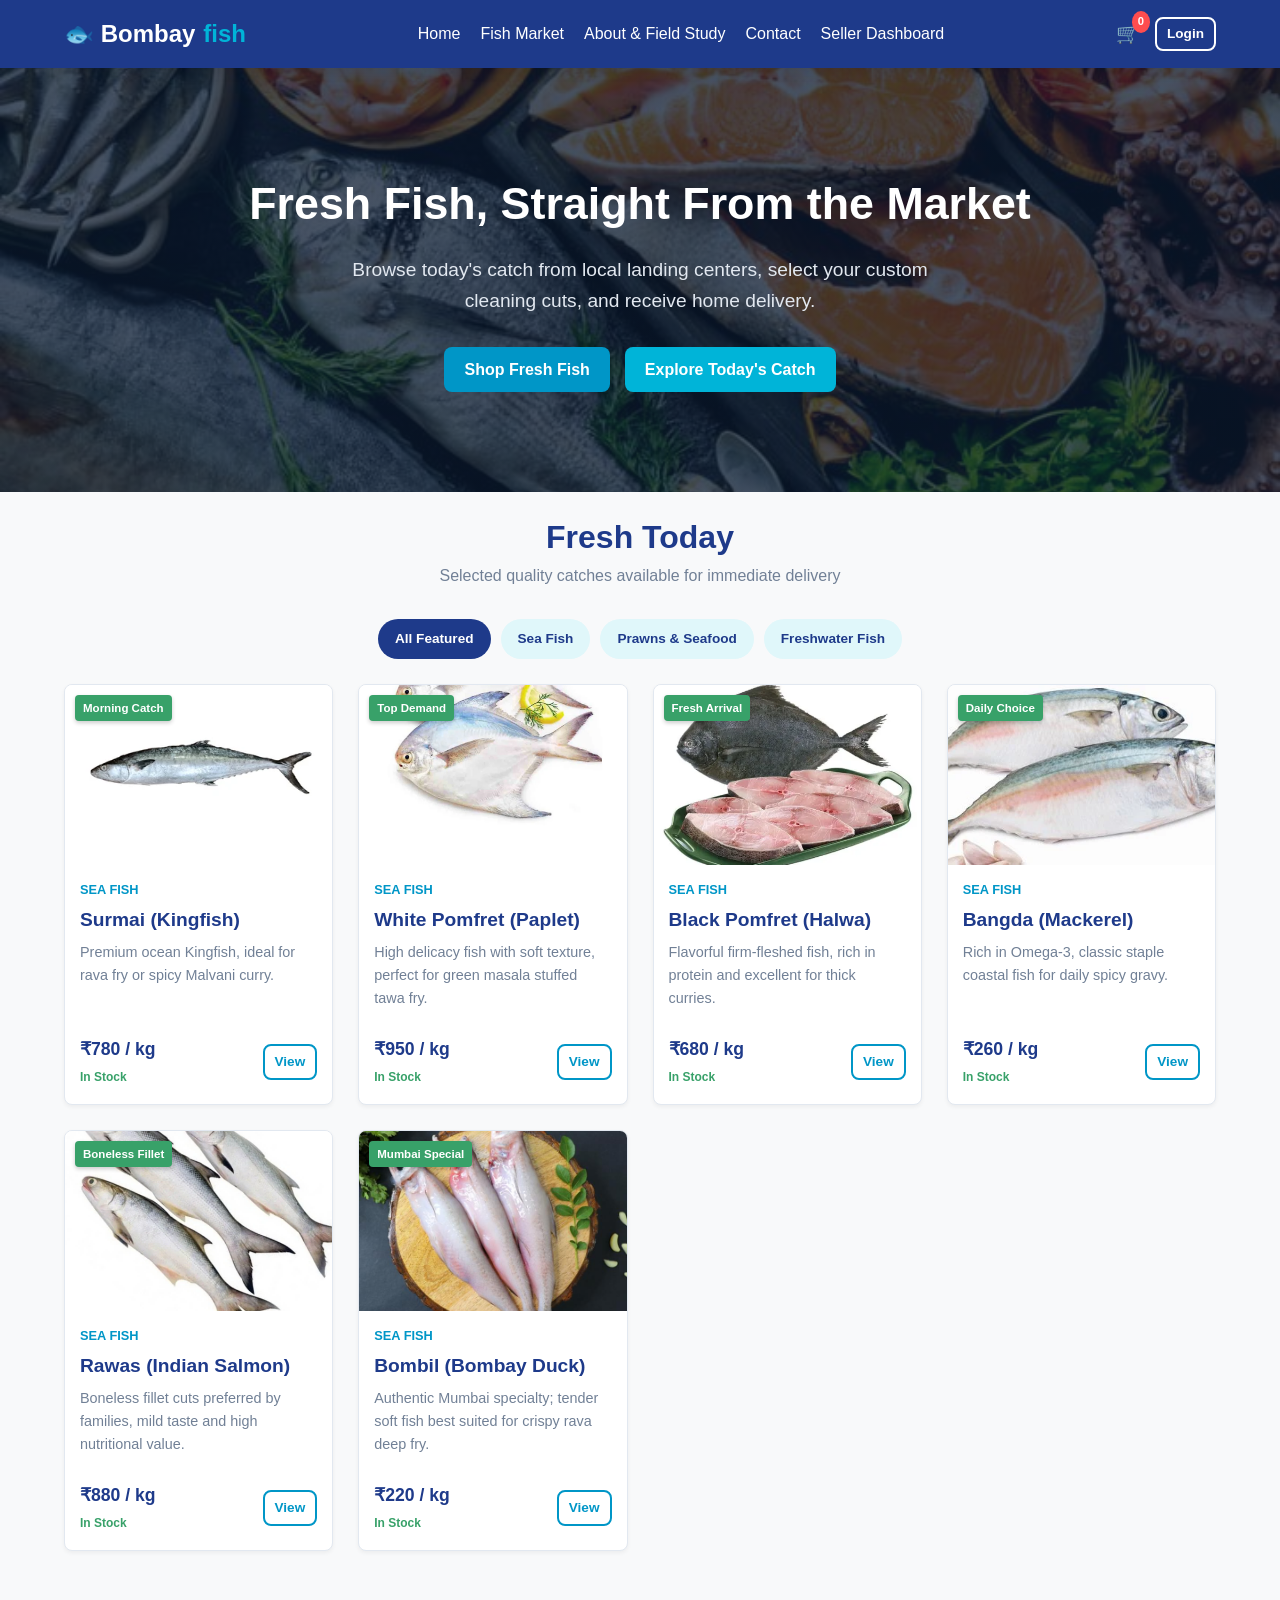
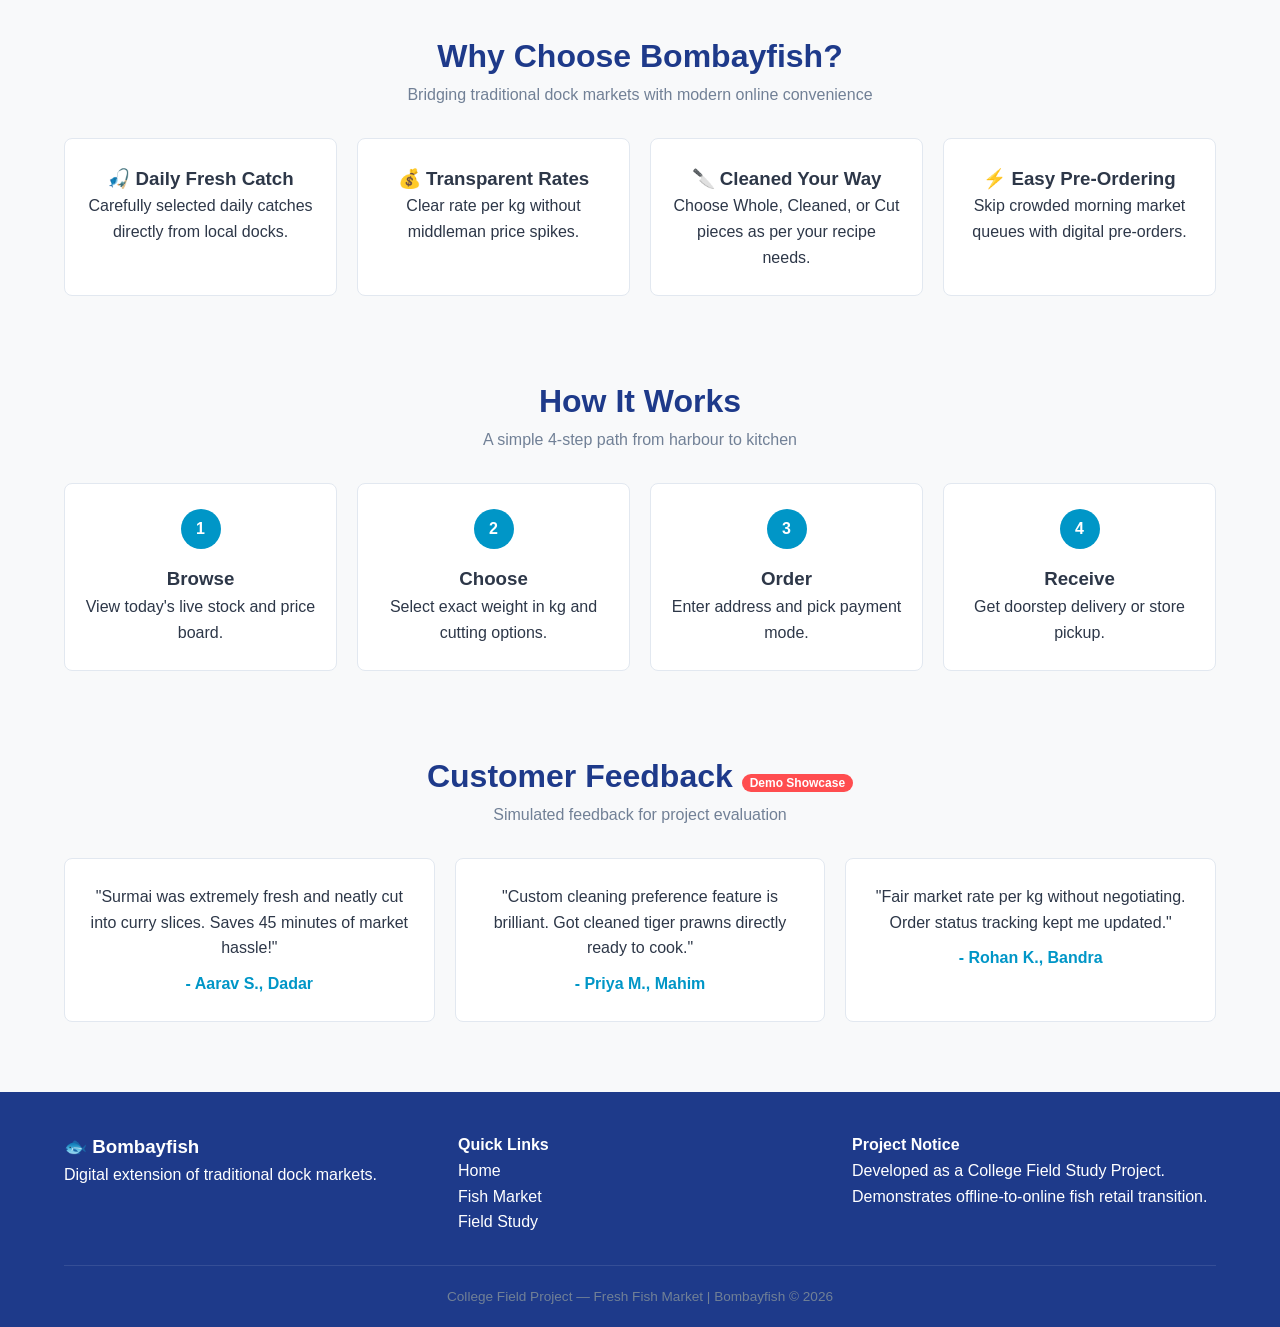
==== bombayfish/index.html @ e1951889 "Add files via upload" ====
<!DOCTYPE html>
<html lang="en">
<head>
  <meta charset="UTF-8">
  <meta name="viewport" content="width=device-width, initial-scale=1.0">
  <title>Bombayfish - Fresh Fish Market</title>
  <link rel="stylesheet" href="style.css">
</head>
<body>

  <!-- Navigation Bar -->
  <header>
    <nav class="navbar">
      <a href="index.html" class="logo">🐟 Bombay<span>fish</span></a>
      <button class="menu-toggle" id="mobileMenuToggle">☰</button>
      <div class="nav-links" id="navLinks">
        <a href="index.html">Home</a>
        <a href="products.html">Fish Market</a>
        <a href="about.html">About & Field Study</a>
        <a href="contact.html">Contact</a>
        <a href="admin.html">Seller Dashboard</a>
      </div>
      <div class="nav-icons">
        <a href="cart.html" class="cart-icon-btn">🛒 <span class="cart-count" id="cartCount">0</span></a>
        <a href="login.html" class="btn btn-outline" style="color: white; border-color: white; padding: 4px 10px; font-size:0.85rem;">Login</a>
      </div>
    </nav>
  </header>

  <!-- Hero Section -->
  <section class="hero">
    <h1>Fresh Fish, Straight From the Market</h1>
    <p>Browse today's catch from local landing centers, select your custom cleaning cuts, and receive home delivery.</p>
    <div class="hero-buttons">
      <a href="products.html" class="btn btn-primary">Shop Fresh Fish</a>
      <a href="#freshToday" class="btn btn-secondary">Explore Today's Catch</a>
    </div>
  </section>

  <!-- Fresh Today Section with Category Chips -->
  <section class="container" id="freshToday">
    <div class="section-title">
      <h2>Fresh Today</h2>
      <p>Selected quality catches available for immediate delivery</p>
    </div>

    <!-- Interactive Category Filter Chips -->
    <div class="category-chips">
      <span class="chip active" onclick="filterHomeProducts('All', this)">All Featured</span>
      <span class="chip" onclick="filterHomeProducts('Sea Fish', this)">Sea Fish</span>
      <span class="chip" onclick="filterHomeProducts('Prawns & Seafood', this)">Prawns & Seafood</span>
      <span class="chip" onclick="filterHomeProducts('Freshwater Fish', this)">Freshwater Fish</span>
    </div>

    <div class="product-grid" id="homeProductGrid"></div>
  </section>

  <!-- Why Choose Section -->
  <section class="container" style="margin-top: 40px;">
    <div class="section-title">
      <h2>Why Choose Bombayfish?</h2>
      <p>Bridging traditional dock markets with modern online convenience</p>
    </div>
    <div class="features-grid">
      <div class="feature-card">
        <h3>🎣 Daily Fresh Catch</h3>
        <p>Carefully selected daily catches directly from local docks.</p>
      </div>
      <div class="feature-card">
        <h3>💰 Transparent Rates</h3>
        <p>Clear rate per kg without middleman price spikes.</p>
      </div>
      <div class="feature-card">
        <h3>🔪 Cleaned Your Way</h3>
        <p>Choose Whole, Cleaned, or Cut pieces as per your recipe needs.</p>
      </div>
      <div class="feature-card">
        <h3>⚡ Easy Pre-Ordering</h3>
        <p>Skip crowded morning market queues with digital pre-orders.</p>
      </div>
    </div>
  </section>

  <!-- How It Works Section -->
  <section class="container" style="margin-top: 40px;">
    <div class="section-title">
      <h2>How It Works</h2>
      <p>A simple 4-step path from harbour to kitchen</p>
    </div>
    <div class="steps-grid">
      <div class="step-card">
        <div class="step-number">1</div>
        <h3>Browse</h3>
        <p>View today's live stock and price board.</p>
      </div>
      <div class="step-card">
        <div class="step-number">2</div>
        <h3>Choose</h3>
        <p>Select exact weight in kg and cutting options.</p>
      </div>
      <div class="step-card">
        <div class="step-number">3</div>
        <h3>Order</h3>
        <p>Enter address and pick payment mode.</p>
      </div>
      <div class="step-card">
        <div class="step-number">4</div>
        <h3>Receive</h3>
        <p>Get doorstep delivery or store pickup.</p>
      </div>
    </div>
  </section>

  <!-- Sample Customer Reviews -->
  <section class="container" style="margin-top: 40px;">
    <div class="section-title">
      <h2>Customer Feedback <span class="badge-demo">Demo Showcase</span></h2>
      <p>Simulated feedback for project evaluation</p>
    </div>
    <div class="features-grid">
      <div class="feature-card">
        <p>"Surmai was extremely fresh and neatly cut into curry slices. Saves 45 minutes of market hassle!"</p>
        <h4 style="margin-top:10px; color:var(--ocean-blue);">- Aarav S., Dadar</h4>
      </div>
      <div class="feature-card">
        <p>"Custom cleaning preference feature is brilliant. Got cleaned tiger prawns directly ready to cook."</p>
        <h4 style="margin-top:10px; color:var(--ocean-blue);">- Priya M., Mahim</h4>
      </div>
      <div class="feature-card">
        <p>"Fair market rate per kg without negotiating. Order status tracking kept me updated."</p>
        <h4 style="margin-top:10px; color:var(--ocean-blue);">- Rohan K., Bandra</h4>
      </div>
    </div>
  </section>

  <!-- Footer -->
  <footer>
    <div class="footer-content">
      <div>
        <h3>🐟 Bombayfish</h3>
        <p>Digital extension of traditional dock markets.</p>
      </div>
      <div>
        <h4>Quick Links</h4>
        <p><a href="index.html">Home</a></p>
        <p><a href="products.html">Fish Market</a></p>
        <p><a href="about.html">Field Study</a></p>
      </div>
      <div>
        <h4>Project Notice</h4>
        <p>Developed as a College Field Study Project. Demonstrates offline-to-online fish retail transition.</p>
      </div>
    </div>
    <div class="footer-bottom">
      <p>College Field Project — Fresh Fish Market | Bombayfish © 2026</p>
    </div>
  </footer>

  <script src="script.js"></script>
  <script>
    let homeProducts = [];

    document.addEventListener("DOMContentLoaded", () => {
      homeProducts = getProducts();
      renderProductGrid("homeProductGrid", homeProducts.slice(0, 6));
    });

    function filterHomeProducts(category, chipElement) {
      document.querySelectorAll('.chip').forEach(c => c.classList.remove('active'));
      chipElement.classList.add('active');

      if (category === 'All') {
        renderProductGrid("homeProductGrid", homeProducts.slice(0, 6));
      } else {
        const filtered = homeProducts.filter(p => p.category === category);
        renderProductGrid("homeProductGrid", filtered);
      }
    }
  </script>
</body>
</html>
---- bombayfish/style.css ----
/* ==========================================================================
   BOMBAYFISH - MASTER STYLESHEET (ENHANCED COMMERCIAL EDITION)
   College Field Project: Offline Fish Market to Online E-Commerce
   ========================================================================== */

:root {
  --primary-navy: #1e3a8a;
  --ocean-blue: #0096c7;
  --light-aqua: #00b4d8;
  --aqua-tint: #e0f7fa;
  --white: #ffffff;
  --light-bg: #f8f9fa;
  --text-dark: #2d3748;
  --text-muted: #718096;
  --accent-coral: #ff4d4f;
  --green-fresh: #38a169;
  --border-color: #e2e8f0;
  --shadow-sm: 0 2px 4px rgba(0,0,0,0.05);
  --shadow-md: 0 4px 12px rgba(0,0,0,0.08);
  --radius: 8px;
}

* {
  box-sizing: border-box;
  margin: 0;
  padding: 0;
  font-family: 'Segoe UI', Tahoma, Geneva, Verdana, sans-serif;
}

body {
  background-color: var(--light-bg);
  color: var(--text-dark);
  line-height: 1.6;
}

a {
  text-decoration: none;
  color: inherit;
}

ul {
  list-style: none;
}

/* --- Global Layout Components --- */
.container {
  width: 90%;
  max-width: 1200px;
  margin: 0 auto;
  padding: 20px 0;
}

.btn {
  display: inline-block;
  padding: 10px 20px;
  border-radius: var(--radius);
  font-weight: 600;
  cursor: pointer;
  border: none;
  transition: background 0.3s ease, transform 0.2s ease;
}

.btn-primary {
  background-color: var(--ocean-blue);
  color: var(--white);
}

.btn-primary:hover {
  background-color: #005f93;
  transform: translateY(-2px);
}

.btn-secondary {
  background-color: var(--light-aqua);
  color: var(--white);
}

.btn-secondary:hover {
  background-color: #0096b4;
}

.btn-outline {
  background: transparent;
  border: 2px solid var(--ocean-blue);
  color: var(--ocean-blue);
}

.btn-outline:hover {
  background-color: var(--ocean-blue);
  color: var(--white);
}

.badge-demo {
  background-color: var(--accent-coral);
  color: var(--white);
  font-size: 0.75rem;
  padding: 2px 8px;
  border-radius: 12px;
  font-weight: bold;
}


/* --- Header & Navigation --- */
header {
  background-color: var(--primary-navy);
  color: var(--white);
  position: sticky;
  top: 0;
  z-index: 1000;
  box-shadow: var(--shadow-md);
}

.navbar {
  display: flex;
  justify-content: space-between;
  align-items: center;
  padding: 15px 5%;
}

.logo {
  font-size: 1.5rem;
  font-weight: 700;
  color: var(--white);
  display: flex;
  align-items: center;
  gap: 8px;
}

.logo span {
  color: var(--light-aqua);
}

.nav-links {
  display: flex;
  gap: 20px;
  align-items: center;
}

.nav-links a {
  color: var(--white);
  font-weight: 500;
  transition: color 0.2s;
}

.nav-links a:hover {
  color: var(--light-aqua);
}

.nav-icons {
  display: flex;
  align-items: center;
  gap: 15px;
}

.cart-icon-btn {
  position: relative;
  color: var(--white);
  font-size: 1.2rem;
}

.cart-count {
  position: absolute;
  top: -8px;
  right: -10px;
  background-color: var(--accent-coral);
  color: var(--white);
  font-size: 0.7rem;
  padding: 2px 6px;
  border-radius: 50%;
  font-weight: bold;
}

.menu-toggle {
  display: none;
  font-size: 1.5rem;
  background: none;
  border: none;
  color: var(--white);
  cursor: pointer;
}

/* --- Hero Section --- */
.hero {
  background: linear-gradient(rgba(10, 25, 47, 0.75), rgba(10, 25, 47, 0.75)), 
              url('images/hero-bg.jpg') center/cover no-repeat;
  color: var(--white);
  padding: 100px 5%;
  text-align: center;
}

.hero h1 {
  font-size: 2.8rem;
  margin-bottom: 15px;
}

.hero p {
  font-size: 1.2rem;
  max-width: 600px;
  margin: 0 auto 30px;
  color: #e2e8f0;
}

.hero-buttons {
  display: flex;
  justify-content: center;
  gap: 15px;
}

/* --- Category Chips Component --- */
.category-chips {
  display: flex;
  justify-content: center;
  gap: 10px;
  margin-bottom: 25px;
  flex-wrap: wrap;
}

.chip {
  background-color: var(--aqua-tint);
  color: var(--primary-navy);
  padding: 8px 16px;
  border-radius: 20px;
  font-size: 0.85rem;
  font-weight: 600;
  cursor: pointer;
  transition: all 0.2s ease;
  border: 1px solid transparent;
}

.chip:hover, .chip.active {
  background-color: var(--primary-navy);
  color: var(--white);
}

/* --- Section Styling --- */
.section-title {
  text-align: center;
  margin-bottom: 30px;
}

.section-title h2 {
  font-size: 2rem;
  color: var(--primary-navy);
}

.section-title p {
  color: var(--text-muted);
}

/* --- Product Grid & Enhanced Cards --- */
.product-grid {
  display: grid;
  grid-template-columns: repeat(auto-fit, minmax(250px, 1fr));
  gap: 25px;
  margin-top: 20px;
}

.product-card {
  background: var(--white);
  border-radius: var(--radius);
  border: 1px solid var(--border-color);
  overflow: hidden;
  box-shadow: var(--shadow-sm);
  transition: transform 0.3s ease, box-shadow 0.3s ease;
  display: flex;
  flex-direction: column;
  position: relative;
}

.product-card:hover {
  transform: translateY(-8px);
  box-shadow: 0 8px 24px rgba(0,0,0,0.15);
}

/* Image Wrapper for Zoom Hover */
.product-img-wrapper {
  overflow: hidden;
  height: 180px;
  width: 100%;
}

.product-card img {
  width: 100%;
  height: 100%;
  object-fit: cover;
  transition: transform 0.4s ease;
}

.product-card:hover img {
  transform: scale(1.08);
}

/* Freshness Badge overlay on card */
.card-badge {
  position: absolute;
  top: 10px;
  left: 10px;
  background-color: var(--green-fresh);
  color: var(--white);
  font-size: 0.72rem;
  font-weight: bold;
  padding: 4px 8px;
  border-radius: 4px;
  z-index: 2;
  box-shadow: 0 2px 4px rgba(0,0,0,0.2);
}

.product-info {
  padding: 15px;
  display: flex;
  flex-direction: column;
  flex-grow: 1;
}

.product-category {
  font-size: 0.8rem;
  color: var(--ocean-blue);
  text-transform: uppercase;
  font-weight: bold;
}

.product-title {
  font-size: 1.2rem;
  color: var(--primary-navy);
  margin: 5px 0;
}

.product-desc {
  font-size: 0.9rem;
  color: var(--text-muted);
  margin-bottom: 15px;
  flex-grow: 1;
}

.product-bottom {
  display: flex;
  justify-content: space-between;
  align-items: center;
  margin-top: 10px;
}

.product-price {
  font-size: 1.1rem;
  font-weight: bold;
  color: var(--primary-navy);
}

.stock-tag {
  font-size: 0.75rem;
  color: var(--green-fresh);
  font-weight: 600;
}

/* --- Features & Steps --- */
.features-grid, .steps-grid {
  display: grid;
  grid-template-columns: repeat(auto-fit, minmax(220px, 1fr));
  gap: 20px;
  text-align: center;
}

.feature-card, .step-card {
  background: var(--white);
  padding: 25px 20px;
  border-radius: var(--radius);
  border: 1px solid var(--border-color);
}

.step-number {
  background: var(--ocean-blue);
  color: var(--white);
  width: 40px;
  height: 40px;
  border-radius: 50%;
  display: flex;
  align-items: center;
  justify-content: center;
  margin: 0 auto 15px;
  font-weight: bold;
}

/* --- Cart & Checkout Layout --- */
.cart-table {
  width: 100%;
  border-collapse: collapse;
  background: var(--white);
  border-radius: var(--radius);
  overflow: hidden;
  box-shadow: var(--shadow-sm);
  margin-bottom: 20px;
}

.cart-table th, .cart-table td {
  padding: 15px;
  text-align: left;
  border-bottom: 1px solid var(--border-color);
}

.cart-table th {
  background-color: var(--primary-navy);
  color: var(--white);
}

.checkout-grid {
  display: grid;
  grid-template-columns: 2fr 1fr;
  gap: 30px;
}

.form-group {
  margin-bottom: 15px;
}

.form-group label {
  display: block;
  margin-bottom: 5px;
  font-weight: 600;
}

.form-group input, .form-group select, .form-group textarea {
  width: 100%;
  padding: 10px;
  border: 1px solid var(--border-color);
  border-radius: var(--radius);
}

/* --- Admin Dashboard Layout --- */
.admin-stats {
  display: grid;
  grid-template-columns: repeat(auto-fit, minmax(180px, 1fr));
  gap: 15px;
  margin-bottom: 30px;
}

.stat-card {
  background: var(--white);
  padding: 20px;
  border-radius: var(--radius);
  border-left: 4px solid var(--ocean-blue);
  box-shadow: var(--shadow-sm);
}

.stat-card h3 {
  font-size: 0.9rem;
  color: var(--text-muted);
}

.stat-card p {
  font-size: 1.8rem;
  font-weight: bold;
  color: var(--primary-navy);
}

/* --- Footer --- */
footer {
  background-color: var(--primary-navy);
  color: var(--white);
  padding: 40px 5% 20px;
  margin-top: 50px;
}

.footer-content {
  display: grid;
  grid-template-columns: repeat(auto-fit, minmax(200px, 1fr));
  gap: 30px;
  margin-bottom: 30px;
}

.footer-bottom {
  text-align: center;
  padding-top: 20px;
  border-top: 1px solid rgba(255,255,255,0.1);
  font-size: 0.85rem;
  color: var(--text-muted);
}

/* --- Responsive Rules --- */
@media (max-width: 768px) {
  .nav-links {
    display: none;
    flex-direction: column;
    position: absolute;
    top: 60px;
    left: 0;
    width: 100%;
    background-color: var(--primary-navy);
    padding: 20px;
  }

  .nav-links.active {
    display: flex;
  }

  .menu-toggle {
    display: block;
  }

  .checkout-grid {
    grid-template-columns: 1fr;
  }

  .hero h1 {
    font-size: 2rem;
  }
}
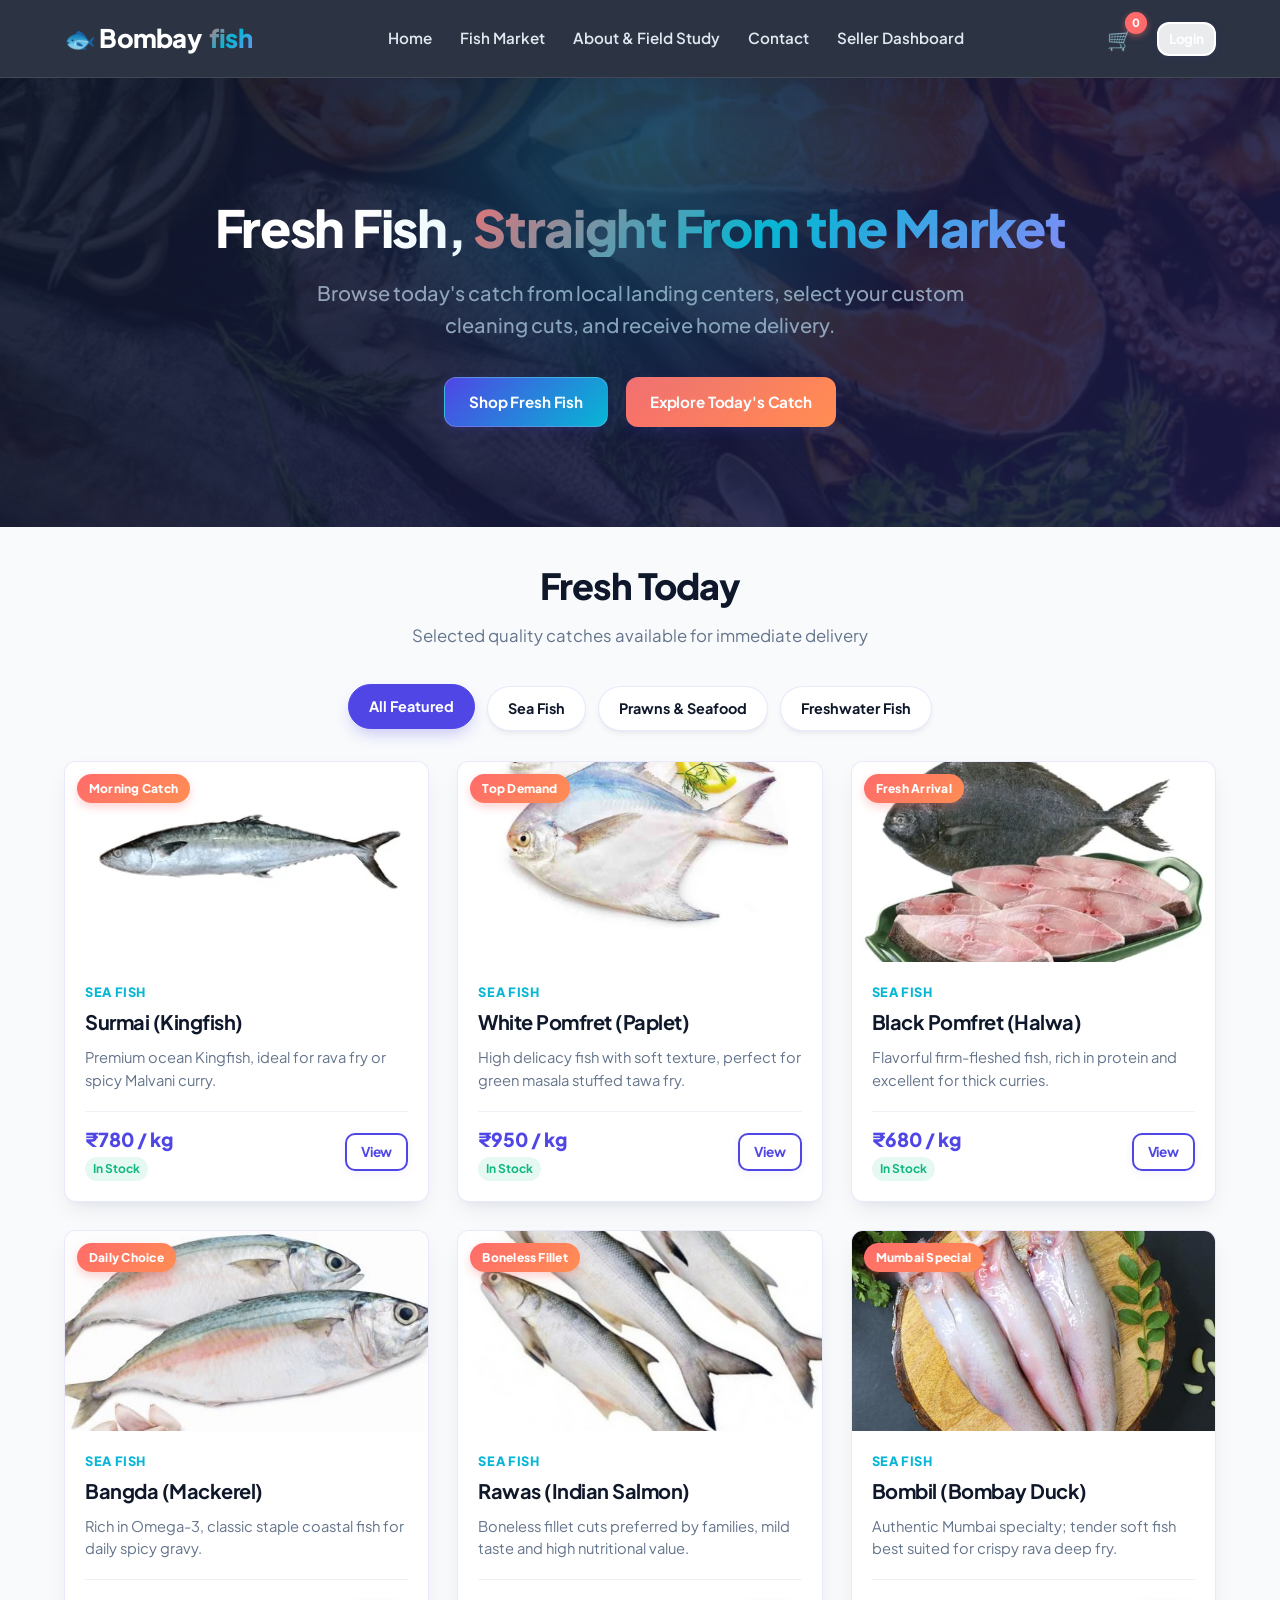
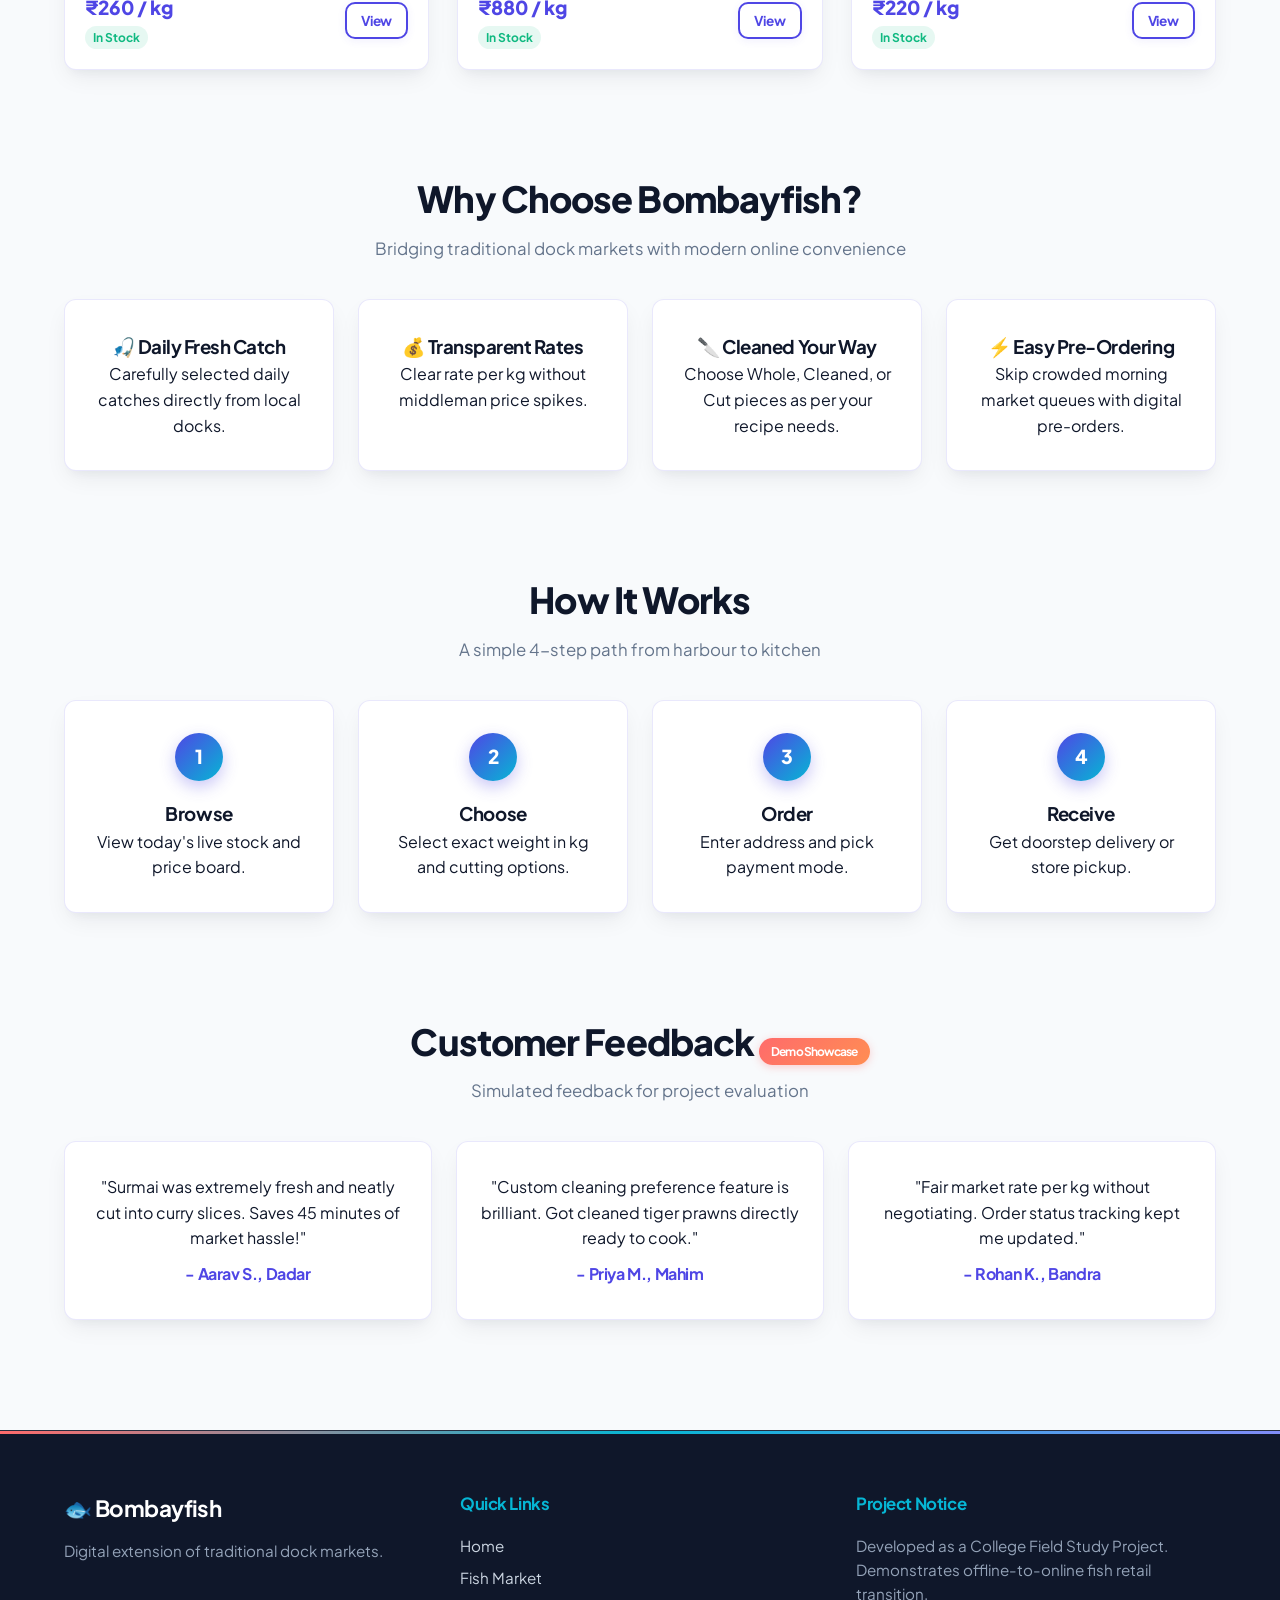
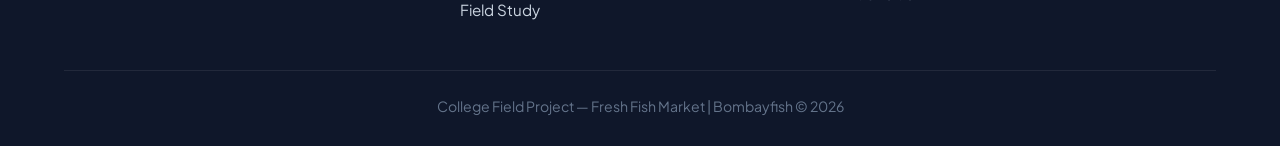
==== commit fd010a16: "Redesign Bombayfish UI with modern vibrant theme and design system Co-authored-by: shaikhmohdzen-alt" ====
--- a/bombayfish/index.html
+++ b/bombayfish/index.html
@@ -29,7 +29,7 @@
 
   <!-- Hero Section -->
   <section class="hero">
-    <h1>Fresh Fish, Straight From the Market</h1>
+    <h1>Fresh Fish, <span class="hero-gradient-text">Straight From the Market</span></h1>
     <p>Browse today's catch from local landing centers, select your custom cleaning cuts, and receive home delivery.</p>
     <div class="hero-buttons">
       <a href="products.html" class="btn btn-primary">Shop Fresh Fish</a>
@@ -120,15 +120,15 @@
     <div class="features-grid">
       <div class="feature-card">
         <p>"Surmai was extremely fresh and neatly cut into curry slices. Saves 45 minutes of market hassle!"</p>
-        <h4 style="margin-top:10px; color:var(--ocean-blue);">- Aarav S., Dadar</h4>
+        <h4 style="margin-top:10px; color:var(--electric-indigo);">- Aarav S., Dadar</h4>
       </div>
       <div class="feature-card">
         <p>"Custom cleaning preference feature is brilliant. Got cleaned tiger prawns directly ready to cook."</p>
-        <h4 style="margin-top:10px; color:var(--ocean-blue);">- Priya M., Mahim</h4>
+        <h4 style="margin-top:10px; color:var(--electric-indigo);">- Priya M., Mahim</h4>
       </div>
       <div class="feature-card">
         <p>"Fair market rate per kg without negotiating. Order status tracking kept me updated."</p>
-        <h4 style="margin-top:10px; color:var(--ocean-blue);">- Rohan K., Bandra</h4>
+        <h4 style="margin-top:10px; color:var(--electric-indigo);">- Rohan K., Bandra</h4>
       </div>
     </div>
   </section>
--- a/bombayfish/style.css
+++ b/bombayfish/style.css
@@ -1,505 +1,712 @@
-/* ==========================================================================
-   BOMBAYFISH - MASTER STYLESHEET (ENHANCED COMMERCIAL EDITION)
-   College Field Project: Offline Fish Market to Online E-Commerce
-   ========================================================================== */
-
-:root {
-  --primary-navy: #1e3a8a;
-  --ocean-blue: #0096c7;
-  --light-aqua: #00b4d8;
-  --aqua-tint: #e0f7fa;
-  --white: #ffffff;
-  --light-bg: #f8f9fa;
-  --text-dark: #2d3748;
-  --text-muted: #718096;
-  --accent-coral: #ff4d4f;
-  --green-fresh: #38a169;
-  --border-color: #e2e8f0;
-  --shadow-sm: 0 2px 4px rgba(0,0,0,0.05);
-  --shadow-md: 0 4px 12px rgba(0,0,0,0.08);
-  --radius: 8px;
-}
-
-* {
-  box-sizing: border-box;
-  margin: 0;
-  padding: 0;
-  font-family: 'Segoe UI', Tahoma, Geneva, Verdana, sans-serif;
-}
-
-body {
-  background-color: var(--light-bg);
-  color: var(--text-dark);
-  line-height: 1.6;
-}
-
-a {
-  text-decoration: none;
-  color: inherit;
-}
-
-ul {
-  list-style: none;
-}
-
-/* --- Global Layout Components --- */
-.container {
-  width: 90%;
-  max-width: 1200px;
-  margin: 0 auto;
-  padding: 20px 0;
-}
-
-.btn {
-  display: inline-block;
-  padding: 10px 20px;
-  border-radius: var(--radius);
-  font-weight: 600;
-  cursor: pointer;
-  border: none;
-  transition: background 0.3s ease, transform 0.2s ease;
-}
-
-.btn-primary {
-  background-color: var(--ocean-blue);
-  color: var(--white);
-}
-
-.btn-primary:hover {
-  background-color: #005f93;
-  transform: translateY(-2px);
-}
-
-.btn-secondary {
-  background-color: var(--light-aqua);
-  color: var(--white);
-}
-
-.btn-secondary:hover {
-  background-color: #0096b4;
-}
-
-.btn-outline {
-  background: transparent;
-  border: 2px solid var(--ocean-blue);
-  color: var(--ocean-blue);
-}
-
-.btn-outline:hover {
-  background-color: var(--ocean-blue);
-  color: var(--white);
-}
-
-.badge-demo {
-  background-color: var(--accent-coral);
-  color: var(--white);
-  font-size: 0.75rem;
-  padding: 2px 8px;
-  border-radius: 12px;
-  font-weight: bold;
-}
-
-
-/* --- Header & Navigation --- */
-header {
-  background-color: var(--primary-navy);
-  color: var(--white);
-  position: sticky;
-  top: 0;
-  z-index: 1000;
-  box-shadow: var(--shadow-md);
-}
-
-.navbar {
-  display: flex;
-  justify-content: space-between;
-  align-items: center;
-  padding: 15px 5%;
-}
-
-.logo {
-  font-size: 1.5rem;
-  font-weight: 700;
-  color: var(--white);
-  display: flex;
-  align-items: center;
-  gap: 8px;
-}
-
-.logo span {
-  color: var(--light-aqua);
-}
-
-.nav-links {
-  display: flex;
-  gap: 20px;
-  align-items: center;
-}
-
-.nav-links a {
-  color: var(--white);
-  font-weight: 500;
-  transition: color 0.2s;
-}
-
-.nav-links a:hover {
-  color: var(--light-aqua);
-}
-
-.nav-icons {
-  display: flex;
-  align-items: center;
-  gap: 15px;
-}
-
-.cart-icon-btn {
-  position: relative;
-  color: var(--white);
-  font-size: 1.2rem;
-}
-
-.cart-count {
-  position: absolute;
-  top: -8px;
-  right: -10px;
-  background-color: var(--accent-coral);
-  color: var(--white);
-  font-size: 0.7rem;
-  padding: 2px 6px;
-  border-radius: 50%;
-  font-weight: bold;
-}
-
-.menu-toggle {
-  display: none;
-  font-size: 1.5rem;
-  background: none;
-  border: none;
-  color: var(--white);
-  cursor: pointer;
-}
-
-/* --- Hero Section --- */
-.hero {
-  background: linear-gradient(rgba(10, 25, 47, 0.75), rgba(10, 25, 47, 0.75)), 
-              url('images/hero-bg.jpg') center/cover no-repeat;
-  color: var(--white);
-  padding: 100px 5%;
-  text-align: center;
-}
-
-.hero h1 {
-  font-size: 2.8rem;
-  margin-bottom: 15px;
-}
-
-.hero p {
-  font-size: 1.2rem;
-  max-width: 600px;
-  margin: 0 auto 30px;
-  color: #e2e8f0;
-}
-
-.hero-buttons {
-  display: flex;
-  justify-content: center;
-  gap: 15px;
-}
-
-/* --- Category Chips Component --- */
-.category-chips {
-  display: flex;
-  justify-content: center;
-  gap: 10px;
-  margin-bottom: 25px;
-  flex-wrap: wrap;
-}
-
-.chip {
-  background-color: var(--aqua-tint);
-  color: var(--primary-navy);
-  padding: 8px 16px;
-  border-radius: 20px;
-  font-size: 0.85rem;
-  font-weight: 600;
-  cursor: pointer;
-  transition: all 0.2s ease;
-  border: 1px solid transparent;
-}
-
-.chip:hover, .chip.active {
-  background-color: var(--primary-navy);
-  color: var(--white);
-}
-
-/* --- Section Styling --- */
-.section-title {
-  text-align: center;
-  margin-bottom: 30px;
-}
-
-.section-title h2 {
-  font-size: 2rem;
-  color: var(--primary-navy);
-}
-
-.section-title p {
-  color: var(--text-muted);
-}
-
-/* --- Product Grid & Enhanced Cards --- */
-.product-grid {
-  display: grid;
-  grid-template-columns: repeat(auto-fit, minmax(250px, 1fr));
-  gap: 25px;
-  margin-top: 20px;
-}
-
-.product-card {
-  background: var(--white);
-  border-radius: var(--radius);
-  border: 1px solid var(--border-color);
-  overflow: hidden;
-  box-shadow: var(--shadow-sm);
-  transition: transform 0.3s ease, box-shadow 0.3s ease;
-  display: flex;
-  flex-direction: column;
-  position: relative;
-}
-
-.product-card:hover {
-  transform: translateY(-8px);
-  box-shadow: 0 8px 24px rgba(0,0,0,0.15);
-}
-
-/* Image Wrapper for Zoom Hover */
-.product-img-wrapper {
-  overflow: hidden;
-  height: 180px;
-  width: 100%;
-}
-
-.product-card img {
-  width: 100%;
-  height: 100%;
-  object-fit: cover;
-  transition: transform 0.4s ease;
-}
-
-.product-card:hover img {
-  transform: scale(1.08);
-}
-
-/* Freshness Badge overlay on card */
-.card-badge {
-  position: absolute;
-  top: 10px;
-  left: 10px;
-  background-color: var(--green-fresh);
-  color: var(--white);
-  font-size: 0.72rem;
-  font-weight: bold;
-  padding: 4px 8px;
-  border-radius: 4px;
-  z-index: 2;
-  box-shadow: 0 2px 4px rgba(0,0,0,0.2);
-}
-
-.product-info {
-  padding: 15px;
-  display: flex;
-  flex-direction: column;
-  flex-grow: 1;
-}
-
-.product-category {
-  font-size: 0.8rem;
-  color: var(--ocean-blue);
-  text-transform: uppercase;
-  font-weight: bold;
-}
-
-.product-title {
-  font-size: 1.2rem;
-  color: var(--primary-navy);
-  margin: 5px 0;
-}
-
-.product-desc {
-  font-size: 0.9rem;
-  color: var(--text-muted);
-  margin-bottom: 15px;
-  flex-grow: 1;
-}
-
-.product-bottom {
-  display: flex;
-  justify-content: space-between;
-  align-items: center;
-  margin-top: 10px;
-}
-
-.product-price {
-  font-size: 1.1rem;
-  font-weight: bold;
-  color: var(--primary-navy);
-}
-
-.stock-tag {
-  font-size: 0.75rem;
-  color: var(--green-fresh);
-  font-weight: 600;
-}
-
-/* --- Features & Steps --- */
-.features-grid, .steps-grid {
-  display: grid;
-  grid-template-columns: repeat(auto-fit, minmax(220px, 1fr));
-  gap: 20px;
-  text-align: center;
-}
-
-.feature-card, .step-card {
-  background: var(--white);
-  padding: 25px 20px;
-  border-radius: var(--radius);
-  border: 1px solid var(--border-color);
-}
-
-.step-number {
-  background: var(--ocean-blue);
-  color: var(--white);
-  width: 40px;
-  height: 40px;
-  border-radius: 50%;
-  display: flex;
-  align-items: center;
-  justify-content: center;
-  margin: 0 auto 15px;
-  font-weight: bold;
-}
-
-/* --- Cart & Checkout Layout --- */
-.cart-table {
-  width: 100%;
-  border-collapse: collapse;
-  background: var(--white);
-  border-radius: var(--radius);
-  overflow: hidden;
-  box-shadow: var(--shadow-sm);
-  margin-bottom: 20px;
-}
-
-.cart-table th, .cart-table td {
-  padding: 15px;
-  text-align: left;
-  border-bottom: 1px solid var(--border-color);
-}
-
-.cart-table th {
-  background-color: var(--primary-navy);
-  color: var(--white);
-}
-
-.checkout-grid {
-  display: grid;
-  grid-template-columns: 2fr 1fr;
-  gap: 30px;
-}
-
-.form-group {
-  margin-bottom: 15px;
-}
-
-.form-group label {
-  display: block;
-  margin-bottom: 5px;
-  font-weight: 600;
-}
-
-.form-group input, .form-group select, .form-group textarea {
-  width: 100%;
-  padding: 10px;
-  border: 1px solid var(--border-color);
-  border-radius: var(--radius);
-}
-
-/* --- Admin Dashboard Layout --- */
-.admin-stats {
-  display: grid;
-  grid-template-columns: repeat(auto-fit, minmax(180px, 1fr));
-  gap: 15px;
-  margin-bottom: 30px;
-}
-
-.stat-card {
-  background: var(--white);
-  padding: 20px;
-  border-radius: var(--radius);
-  border-left: 4px solid var(--ocean-blue);
-  box-shadow: var(--shadow-sm);
-}
-
-.stat-card h3 {
-  font-size: 0.9rem;
-  color: var(--text-muted);
-}
-
-.stat-card p {
-  font-size: 1.8rem;
-  font-weight: bold;
-  color: var(--primary-navy);
-}
-
-/* --- Footer --- */
-footer {
-  background-color: var(--primary-navy);
-  color: var(--white);
-  padding: 40px 5% 20px;
-  margin-top: 50px;
-}
-
-.footer-content {
-  display: grid;
-  grid-template-columns: repeat(auto-fit, minmax(200px, 1fr));
-  gap: 30px;
-  margin-bottom: 30px;
-}
-
-.footer-bottom {
-  text-align: center;
-  padding-top: 20px;
-  border-top: 1px solid rgba(255,255,255,0.1);
-  font-size: 0.85rem;
-  color: var(--text-muted);
-}
-
-/* --- Responsive Rules --- */
-@media (max-width: 768px) {
-  .nav-links {
-    display: none;
-    flex-direction: column;
-    position: absolute;
-    top: 60px;
-    left: 0;
-    width: 100%;
-    background-color: var(--primary-navy);
-    padding: 20px;
-  }
-
-  .nav-links.active {
-    display: flex;
-  }
-
-  .menu-toggle {
-    display: block;
-  }
-
-  .checkout-grid {
-    grid-template-columns: 1fr;
-  }
-
-  .hero h1 {
-    font-size: 2rem;
-  }
+/* ==========================================================================
+   BOMBAYFISH - MASTER STYLESHEET (VIBRANT MODERN REDESIGN)
+   ========================================================================== */
+
+@import url('https://fonts.googleapis.com/css2?family=Plus+Jakarta+Sans:wght@400;500;600;700;800&display=swap');
+
+:root {
+  /* Color Palette - Prompt Specifications */
+  --electric-indigo: #4F46E5;
+  --bright-coral: #FF6B6B;
+  --vivid-cyan: #06B6D4;
+  --off-white: #F8FAFC;
+  --deep-charcoal: #0F172A;
+
+  /* Mapped design system variables */
+  --primary-navy: #4F46E5;
+  --ocean-blue: #06B6D4;
+  --light-aqua: #06B6D4;
+  --aqua-tint: #ECFEFF;
+  --white: #FFFFFF;
+  --light-bg: #F8FAFC;
+  --text-dark: #0F172A;
+  --text-muted: #64748B;
+  --accent-coral: #FF6B6B;
+  --green-fresh: #10B981;
+  --border-color: rgba(79, 70, 229, 0.12);
+
+  /* Modern elevation and radius tokens */
+  --shadow-sm: 0 4px 6px -1px rgba(15, 23, 42, 0.05), 0 2px 4px -2px rgba(15, 23, 42, 0.05);
+  --shadow-md: 0 10px 25px -5px rgba(15, 23, 42, 0.08), 0 8px 10px -6px rgba(15, 23, 42, 0.04);
+  --shadow-lg: 0 20px 35px -10px rgba(79, 70, 229, 0.18), 0 10px 15px -5px rgba(15, 23, 42, 0.06);
+  --shadow-glow: 0 10px 25px -5px rgba(255, 107, 107, 0.35);
+  --radius: 12px;
+  --radius-xl: 16px;
+
+  /* Gradients */
+  --primary-gradient: linear-gradient(135deg, #4F46E5 0%, #06B6D4 100%);
+  --coral-gradient: linear-gradient(135deg, #FF6B6B 0%, #FF8E53 100%);
+  --accent-text-gradient: linear-gradient(135deg, #FF6B6B 0%, #06B6D4 50%, #818CF8 100%);
+  --card-gradient-border: linear-gradient(135deg, rgba(79, 70, 229, 0.2), rgba(6, 182, 212, 0.2));
+}
+
+* {
+  box-sizing: border-box;
+  margin: 0;
+  padding: 0;
+  font-family: 'Plus Jakarta Sans', -apple-system, BlinkMacSystemFont, 'Segoe UI', Roboto, sans-serif;
+}
+
+body {
+  background-color: var(--off-white);
+  color: var(--deep-charcoal);
+  line-height: 1.6;
+  -webkit-font-smoothing: antialiased;
+  -moz-osx-font-smoothing: grayscale;
+}
+
+a {
+  text-decoration: none;
+  color: inherit;
+  transition: all 0.2s ease;
+}
+
+ul {
+  list-style: none;
+}
+
+h1, h2, h3, h4, h5, h6 {
+  color: var(--deep-charcoal);
+  font-weight: 700;
+  letter-spacing: -0.025em;
+}
+
+/* --- Global Layout Components --- */
+.container {
+  width: 90%;
+  max-width: 1200px;
+  margin: 0 auto;
+  padding: 30px 0;
+}
+
+/* Rounded Buttons & CTAs */
+.btn {
+  display: inline-flex;
+  align-items: center;
+  justify-content: center;
+  padding: 12px 24px;
+  border-radius: var(--radius);
+  font-weight: 700;
+  font-size: 0.95rem;
+  cursor: pointer;
+  border: none;
+  transition: all 0.3s cubic-bezier(0.16, 1, 0.3, 1);
+  box-shadow: 0 4px 12px rgba(79, 70, 229, 0.15);
+  letter-spacing: -0.01em;
+}
+
+.btn-primary {
+  background: var(--primary-gradient);
+  color: var(--white);
+  border: 1px solid rgba(255, 255, 255, 0.2);
+}
+
+.btn-primary:hover {
+  transform: translateY(-3px);
+  box-shadow: 0 12px 24px -6px rgba(79, 70, 229, 0.4);
+  filter: brightness(1.05);
+}
+
+.btn-secondary {
+  background: var(--coral-gradient);
+  color: var(--white);
+}
+
+.btn-secondary:hover {
+  transform: translateY(-3px);
+  box-shadow: var(--shadow-glow);
+  filter: brightness(1.05);
+}
+
+.btn-outline {
+  background: rgba(255, 255, 255, 0.9);
+  border: 2px solid var(--electric-indigo);
+  color: var(--electric-indigo);
+  box-shadow: 0 2px 8px rgba(79, 70, 229, 0.08);
+}
+
+.btn-outline:hover {
+  background: var(--electric-indigo);
+  color: var(--white);
+  transform: translateY(-3px);
+  box-shadow: 0 10px 20px -5px rgba(79, 70, 229, 0.3);
+}
+
+.badge-demo {
+  background: var(--coral-gradient);
+  color: var(--white);
+  font-size: 0.75rem;
+  padding: 4px 12px;
+  border-radius: 20px;
+  font-weight: 700;
+  display: inline-block;
+  box-shadow: 0 2px 8px rgba(255, 107, 107, 0.3);
+}
+
+/* --- Header & Navigation (Glassmorphism / Frosted Glass) --- */
+header {
+  background: rgba(15, 23, 42, 0.88);
+  backdrop-filter: blur(16px);
+  -webkit-backdrop-filter: blur(16px);
+  position: sticky;
+  top: 0;
+  z-index: 1000;
+  border-bottom: 1px solid rgba(255, 255, 255, 0.1);
+  box-shadow: 0 10px 30px rgba(15, 23, 42, 0.15);
+}
+
+.navbar {
+  display: flex;
+  justify-content: space-between;
+  align-items: center;
+  padding: 16px 5%;
+  max-width: 1280px;
+  margin: 0 auto;
+}
+
+.logo {
+  font-size: 1.6rem;
+  font-weight: 800;
+  color: var(--white);
+  display: flex;
+  align-items: center;
+  gap: 8px;
+  letter-spacing: -0.03em;
+}
+
+.logo span {
+  background: var(--accent-text-gradient);
+  -webkit-background-clip: text;
+  -webkit-text-fill-color: transparent;
+}
+
+.nav-links {
+  display: flex;
+  gap: 28px;
+  align-items: center;
+}
+
+.nav-links a {
+  color: #E2E8F0;
+  font-weight: 600;
+  font-size: 0.95rem;
+  position: relative;
+  padding: 4px 0;
+}
+
+.nav-links a::after {
+  content: '';
+  position: absolute;
+  bottom: 0;
+  left: 0;
+  width: 0%;
+  height: 2px;
+  background: var(--vivid-cyan);
+  transition: width 0.3s ease;
+  border-radius: 2px;
+}
+
+.nav-links a:hover {
+  color: var(--white);
+}
+
+.nav-links a:hover::after {
+  width: 100%;
+}
+
+.nav-icons {
+  display: flex;
+  align-items: center;
+  gap: 18px;
+}
+
+.cart-icon-btn {
+  position: relative;
+  color: var(--white);
+  font-size: 1.3rem;
+  padding: 6px;
+  display: flex;
+  align-items: center;
+}
+
+.cart-count {
+  position: absolute;
+  top: -4px;
+  right: -8px;
+  background: var(--bright-coral);
+  color: var(--white);
+  font-size: 0.7rem;
+  padding: 2px 7px;
+  border-radius: 20px;
+  font-weight: 800;
+  box-shadow: 0 2px 6px rgba(255, 107, 107, 0.5);
+}
+
+.menu-toggle {
+  display: none;
+  font-size: 1.6rem;
+  background: none;
+  border: none;
+  color: var(--white);
+  cursor: pointer;
+}
+
+/* --- Hero Section & Gradient Headline --- */
+.hero {
+  background: linear-gradient(135deg, rgba(15, 23, 42, 0.92) 0%, rgba(30, 27, 75, 0.88) 100%),
+              url('images/hero-bg.jpg') center/cover no-repeat;
+  color: var(--white);
+  padding: 120px 5% 100px;
+  text-align: center;
+  position: relative;
+  overflow: hidden;
+}
+
+.hero::before {
+  content: '';
+  position: absolute;
+  top: -50%;
+  left: 50%;
+  transform: translateX(-50%);
+  width: 600px;
+  height: 600px;
+  background: radial-gradient(circle, rgba(6, 182, 212, 0.25) 0%, rgba(79, 70, 229, 0) 70%);
+  pointer-events: none;
+}
+
+.hero h1 {
+  font-size: 3.2rem;
+  margin-bottom: 20px;
+  line-height: 1.15;
+  font-weight: 800;
+  color: var(--white);
+}
+
+/* Colorful Gradient Text Utility */
+.hero-gradient-text, .gradient-text {
+  background: linear-gradient(135deg, #FF6B6B 0%, #06B6D4 50%, #818CF8 100%);
+  -webkit-background-clip: text;
+  -webkit-text-fill-color: transparent;
+  display: inline-block;
+}
+
+.hero p {
+  font-size: 1.25rem;
+  max-width: 680px;
+  margin: 0 auto 36px;
+  color: #94A3B8;
+  font-weight: 500;
+}
+
+.hero-buttons {
+  display: flex;
+  justify-content: center;
+  gap: 18px;
+  flex-wrap: wrap;
+}
+
+/* --- Category Chips Component --- */
+.category-chips {
+  display: flex;
+  justify-content: center;
+  gap: 12px;
+  margin-bottom: 30px;
+  flex-wrap: wrap;
+}
+
+.chip {
+  background-color: var(--white);
+  color: var(--deep-charcoal);
+  padding: 10px 20px;
+  border-radius: 30px;
+  font-size: 0.9rem;
+  font-weight: 700;
+  cursor: pointer;
+  transition: all 0.3s ease;
+  border: 1px solid var(--border-color);
+  box-shadow: var(--shadow-sm);
+}
+
+.chip:hover, .chip.active {
+  background: var(--electric-indigo);
+  color: var(--white);
+  border-color: var(--electric-indigo);
+  transform: translateY(-2px);
+  box-shadow: 0 8px 16px -4px rgba(79, 70, 229, 0.3);
+}
+
+/* --- Section Title --- */
+.section-title {
+  text-align: center;
+  margin-bottom: 36px;
+}
+
+.section-title h2 {
+  font-size: 2.25rem;
+  color: var(--deep-charcoal);
+  margin-bottom: 8px;
+  font-weight: 800;
+}
+
+.section-title p {
+  color: var(--text-muted);
+  font-size: 1.05rem;
+}
+
+/* --- Product Grid & Clean White Container Cards --- */
+.product-grid {
+  display: grid;
+  grid-template-columns: repeat(auto-fit, minmax(270px, 1fr));
+  gap: 28px;
+  margin-top: 24px;
+}
+
+.product-card {
+  background: var(--white);
+  border-radius: var(--radius);
+  border: 1px solid var(--border-color);
+  overflow: hidden;
+  box-shadow: var(--shadow-md);
+  transition: all 0.3s cubic-bezier(0.16, 1, 0.3, 1);
+  display: flex;
+  flex-direction: column;
+  position: relative;
+}
+
+.product-card:hover {
+  transform: translateY(-8px);
+  box-shadow: var(--shadow-lg);
+  border-color: rgba(6, 182, 212, 0.35);
+}
+
+.product-img-wrapper {
+  overflow: hidden;
+  height: 200px;
+  width: 100%;
+  position: relative;
+  background: #F1F5F9;
+}
+
+.product-card img {
+  width: 100%;
+  height: 100%;
+  object-fit: cover;
+  transition: transform 0.5s ease;
+}
+
+.product-card:hover img {
+  transform: scale(1.08);
+}
+
+.card-badge {
+  position: absolute;
+  top: 12px;
+  left: 12px;
+  background: var(--coral-gradient);
+  color: var(--white);
+  font-size: 0.75rem;
+  font-weight: 800;
+  padding: 5px 12px;
+  border-radius: 20px;
+  z-index: 2;
+  box-shadow: 0 4px 10px rgba(255, 107, 107, 0.3);
+  letter-spacing: 0.02em;
+}
+
+.product-info {
+  padding: 20px;
+  display: flex;
+  flex-direction: column;
+  flex-grow: 1;
+}
+
+.product-category {
+  font-size: 0.8rem;
+  color: var(--vivid-cyan);
+  text-transform: uppercase;
+  font-weight: 800;
+  letter-spacing: 0.05em;
+  margin-bottom: 4px;
+}
+
+.product-title {
+  font-size: 1.25rem;
+  color: var(--deep-charcoal);
+  margin-bottom: 8px;
+  font-weight: 700;
+}
+
+.product-desc {
+  font-size: 0.92rem;
+  color: var(--text-muted);
+  margin-bottom: 20px;
+  flex-grow: 1;
+  line-height: 1.5;
+}
+
+.product-bottom {
+  display: flex;
+  justify-content: space-between;
+  align-items: center;
+  margin-top: auto;
+  padding-top: 12px;
+  border-top: 1px solid rgba(226, 232, 240, 0.6);
+}
+
+.product-price {
+  font-size: 1.2rem;
+  font-weight: 800;
+  color: var(--electric-indigo);
+}
+
+.stock-tag {
+  font-size: 0.75rem;
+  color: var(--green-fresh);
+  font-weight: 700;
+  background: rgba(16, 185, 129, 0.1);
+  padding: 2px 8px;
+  border-radius: 12px;
+  display: inline-block;
+  margin-top: 2px;
+}
+
+/* --- Features & Steps (Clean White Containers with subtle borders) --- */
+.features-grid, .steps-grid {
+  display: grid;
+  grid-template-columns: repeat(auto-fit, minmax(240px, 1fr));
+  gap: 24px;
+}
+
+.feature-card, .step-card {
+  background: var(--white);
+  padding: 32px 24px;
+  border-radius: var(--radius);
+  border: 1px solid var(--border-color);
+  box-shadow: var(--shadow-md);
+  transition: all 0.3s cubic-bezier(0.16, 1, 0.3, 1);
+  text-align: center;
+}
+
+.feature-card:hover, .step-card:hover {
+  transform: translateY(-6px);
+  box-shadow: var(--shadow-lg);
+  border-color: rgba(79, 70, 229, 0.3);
+}
+
+.step-number {
+  background: var(--primary-gradient);
+  color: var(--white);
+  width: 48px;
+  height: 48px;
+  border-radius: 50%;
+  display: flex;
+  align-items: center;
+  justify-content: center;
+  margin: 0 auto 18px;
+  font-weight: 800;
+  font-size: 1.2rem;
+  box-shadow: 0 6px 16px rgba(79, 70, 229, 0.3);
+}
+
+/* --- Form Controls & Cards --- */
+.form-group {
+  margin-bottom: 18px;
+}
+
+.form-group label {
+  display: block;
+  margin-bottom: 6px;
+  font-weight: 700;
+  font-size: 0.9rem;
+  color: var(--deep-charcoal);
+}
+
+.form-group input, .form-group select, .form-group textarea {
+  width: 100%;
+  padding: 12px 16px;
+  border: 1px solid rgba(79, 70, 229, 0.2);
+  border-radius: var(--radius);
+  background: var(--white);
+  color: var(--deep-charcoal);
+  font-size: 0.95rem;
+  transition: all 0.2s ease;
+  outline: none;
+}
+
+.form-group input:focus, .form-group select:focus, .form-group textarea:focus {
+  border-color: var(--electric-indigo);
+  box-shadow: 0 0 0 4px rgba(79, 70, 229, 0.12);
+}
+
+/* --- Cart Table Component --- */
+.cart-table {
+  width: 100%;
+  border-collapse: separate;
+  border-spacing: 0;
+  background: var(--white);
+  border-radius: var(--radius);
+  overflow: hidden;
+  box-shadow: var(--shadow-md);
+  margin-bottom: 24px;
+  border: 1px solid var(--border-color);
+}
+
+.cart-table th, .cart-table td {
+  padding: 16px 20px;
+  text-align: left;
+  border-bottom: 1px solid #F1F5F9;
+}
+
+.cart-table th {
+  background-color: var(--deep-charcoal);
+  color: var(--white);
+  font-weight: 700;
+  font-size: 0.9rem;
+  text-transform: uppercase;
+  letter-spacing: 0.05em;
+}
+
+.checkout-grid {
+  display: grid;
+  grid-template-columns: 2fr 1fr;
+  gap: 30px;
+}
+
+/* --- Admin Stats Widgets --- */
+.admin-stats {
+  display: grid;
+  grid-template-columns: repeat(auto-fit, minmax(200px, 1fr));
+  gap: 20px;
+  margin-bottom: 32px;
+}
+
+.stat-card {
+  background: var(--white);
+  padding: 24px;
+  border-radius: var(--radius);
+  border: 1px solid var(--border-color);
+  border-left: 5px solid var(--electric-indigo);
+  box-shadow: var(--shadow-md);
+  transition: transform 0.2s ease;
+}
+
+.stat-card:hover {
+  transform: translateY(-4px);
+  box-shadow: var(--shadow-lg);
+}
+
+.stat-card h3 {
+  font-size: 0.85rem;
+  color: var(--text-muted);
+  text-transform: uppercase;
+  letter-spacing: 0.05em;
+  margin-bottom: 6px;
+}
+
+.stat-card p {
+  font-size: 2rem;
+  font-weight: 800;
+  color: var(--deep-charcoal);
+}
+
+/* --- Footer (Rich Deep Charcoal Contrast) --- */
+footer {
+  background-color: var(--deep-charcoal);
+  color: #F8FAFC;
+  padding: 60px 5% 28px;
+  margin-top: 80px;
+  border-top: 1px solid rgba(255, 255, 255, 0.1);
+  position: relative;
+}
+
+footer::before {
+  content: '';
+  position: absolute;
+  top: 0;
+  left: 0;
+  right: 0;
+  height: 3px;
+  background: var(--accent-text-gradient);
+}
+
+.footer-content {
+  display: grid;
+  grid-template-columns: repeat(auto-fit, minmax(220px, 1fr));
+  gap: 36px;
+  margin-bottom: 40px;
+  max-width: 1200px;
+  margin-left: auto;
+  margin-right: auto;
+}
+
+.footer-content h3 {
+  color: var(--white);
+  font-size: 1.4rem;
+  margin-bottom: 12px;
+}
+
+.footer-content h4 {
+  color: var(--vivid-cyan);
+  font-size: 1.05rem;
+  margin-bottom: 16px;
+}
+
+.footer-content p {
+  color: #94A3B8;
+  font-size: 0.95rem;
+  line-height: 1.6;
+  margin-bottom: 8px;
+}
+
+.footer-content a {
+  color: #CBD5E1;
+}
+
+.footer-content a:hover {
+  color: var(--bright-coral);
+}
+
+.footer-bottom {
+  text-align: center;
+  padding-top: 24px;
+  border-top: 1px solid rgba(255, 255, 255, 0.08);
+  font-size: 0.88rem;
+  color: #64748B;
+  max-width: 1200px;
+  margin: 0 auto;
+}
+
+/* --- Responsive Rules --- */
+@media (max-width: 768px) {
+  .nav-links {
+    display: none;
+    flex-direction: column;
+    position: absolute;
+    top: 68px;
+    left: 0;
+    width: 100%;
+    background-color: var(--deep-charcoal);
+    padding: 24px;
+    border-bottom: 1px solid var(--border-color);
+  }
+
+  .nav-links.active {
+    display: flex;
+  }
+
+  .menu-toggle {
+    display: block;
+  }
+
+  .checkout-grid {
+    grid-template-columns: 1fr;
+  }
+
+  .hero h1 {
+    font-size: 2.2rem;
+  }
+
+  .hero p {
+    font-size: 1.05rem;
+  }
 }
